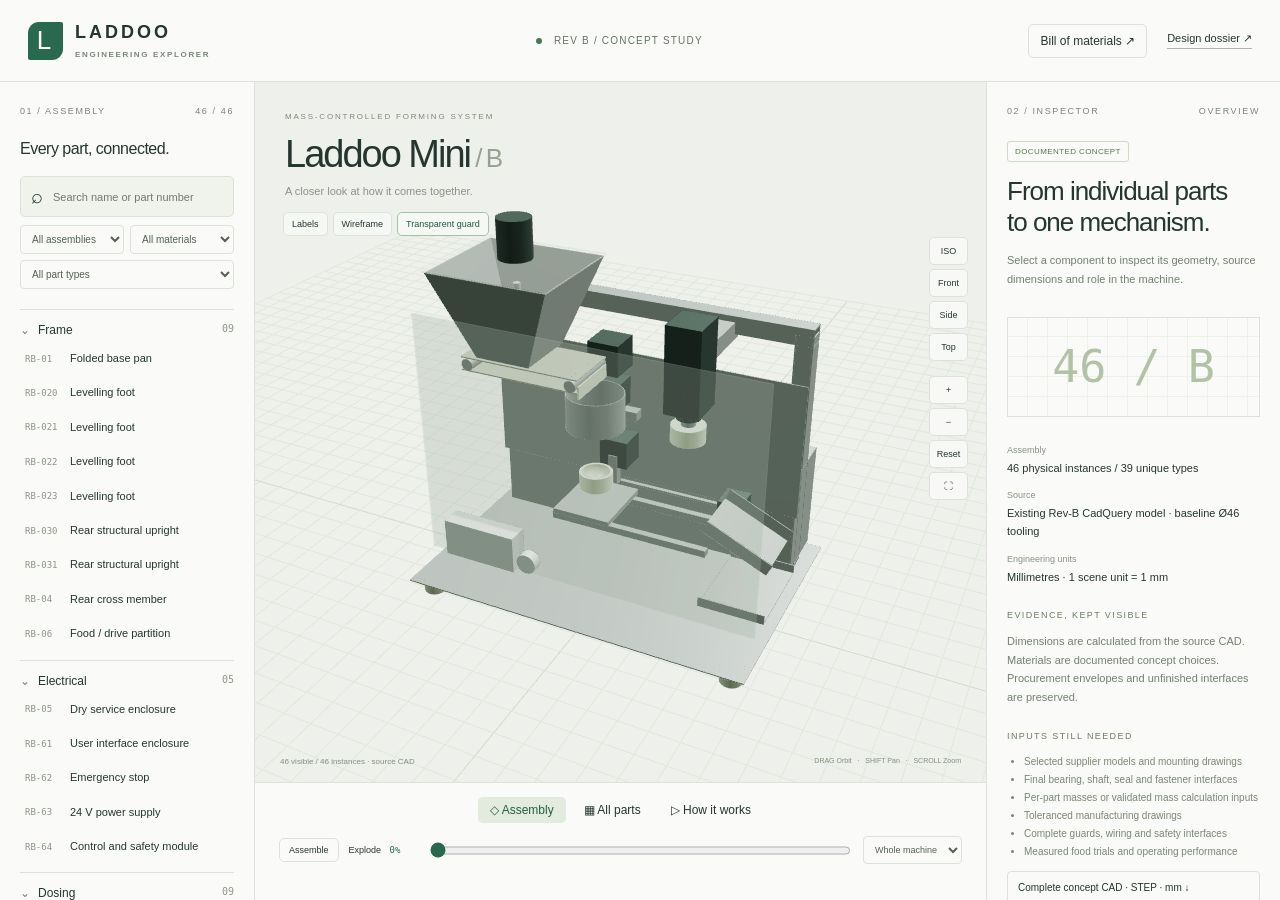
==== rev_b/explorer/index.html @ c498702f "Add Laddoo CAD project and publishable engineering explorer" ====
<!doctype html>
<html lang="en"><head><meta charset="utf-8"><meta name="viewport" content="width=device-width,initial-scale=1"><meta name="theme-color" content="#eef0ec"><title>Laddoo / Engineering explorer</title><link rel="stylesheet" href="style.css"></head>
<body>
<header><a class="brand" href="./"><span class="mark">L</span><span>LADDOO<span class="subbrand">ENGINEERING EXPLORER</span></span></a><span class="revision"><i></i> REV B <span> / CONCEPT STUDY</span></span><div class="header-actions"><button id="bomOpen">Bill of materials <span>↗</span></button><a href="../output/DESIGN.md" target="_blank">Design dossier ↗</a></div></header>
<div class="mobile-nav"><button id="treeToggle" aria-expanded="false">Components</button><button id="infoToggle" aria-expanded="false">Inspector</button></div>
<div class="workspace">
<aside class="tree-panel" id="left"><div class="panel-heading"><span>01 / ASSEMBLY</span><span id="partCount">—</span></div><h2>Every part, connected.</h2><label class="search"><span>⌕</span><input id="search" type="search" placeholder="Search name or part number" aria-label="Search components"></label><div class="filters"><select id="assemblyFilter" aria-label="Filter by assembly"><option value="">All assemblies</option></select><select id="materialFilter" aria-label="Filter by material"><option value="">All materials</option></select><select id="typeFilter" aria-label="Filter by part type"><option value="">All part types</option></select></div><div class="tree" id="tree"></div><div class="source-note"><span class="dot"></span><div>Original Rev-B geometry<small>46 modeled instances · millimetres<br>Concept CAD, not a fabrication release.</small></div></div></aside>
<main id="stage"><div class="stage-title"><div class="eyebrow">MASS-CONTROLLED FORMING SYSTEM</div><h1>Laddoo Mini<span> / B</span></h1><p id="viewSubtitle">A closer look at how it comes together.</p></div><div id="loading" role="status">Preparing 46 CAD components…</div><canvas id="viewport" aria-label="Interactive machine model. Drag to orbit, shift-drag to pan, scroll to zoom." tabindex="0"></canvas><div id="labels"></div><div class="view-tools"><button data-view="iso" aria-label="Isometric view" title="Isometric">ISO</button><button data-view="front">Front</button><button data-view="side">Side</button><button data-view="top">Top</button><span></span><button id="zoomIn" aria-label="Zoom in">+</button><button id="zoomOut" aria-label="Zoom out">−</button><button id="reset">Reset</button><button id="fullscreen" aria-label="Toggle fullscreen">⛶</button></div><div class="display-tools"><button id="labelsToggle" aria-pressed="false">Labels</button><button id="wireToggle" aria-pressed="false">Wireframe</button><button id="guardToggle" aria-pressed="true">Transparent guard</button></div><div id="gridCaption" hidden>Physical instances · same scale · select a label or solid to inspect</div><div id="process" hidden><div class="eyebrow">ILLUSTRATIVE MOTION · NOT A PHYSICAL SIMULATION</div><h3 id="stepTitle"></h3><p id="stepText"></p><div><button id="prevStep" aria-label="Previous process step">←</button><button id="play">Play sequence</button><button id="nextStep" aria-label="Next process step">→</button><span id="stepCount"></span></div></div><div class="stage-foot"><span id="sceneStatus" role="status">46 components · source CAD</span><span>DRAG Orbit &nbsp; · &nbsp; SHIFT Pan &nbsp; · &nbsp; SCROLL Zoom</span></div><section class="assembly-controls"><nav aria-label="View modes"><button data-mode="assembly" class="active">◇ <span>Assembly</span></button><button data-mode="parts">▦ <span>All parts</span></button><button data-mode="process">▷ <span>How it works</span></button></nav><div class="explode-row"><button id="assemble">Assemble</button><label for="explode">Explode <output id="explodeValue">0%</output></label><input id="explode" type="range" min="0" max="100" value="0"><select id="scope" aria-label="Explosion scope"><option value="all">Whole machine</option></select></div></section></main>
<aside class="inspector" id="right"><div class="panel-heading"><span>02 / INSPECTOR</span><span id="selectedBadge">OVERVIEW</span></div><div id="inspectorBody"></div></aside>
</div>
<dialog id="bom"><div class="dialog-head"><div><div class="eyebrow">REV B / MILLIMETRES</div><h2>Bill of materials</h2></div><button id="bomClose" aria-label="Close bill of materials">×</button></div><div class="bom-controls"><input id="bomSearch" type="search" placeholder="Search bill of materials" aria-label="Search bill of materials"><label><input id="uniqueTypes" type="checkbox"> Group repeated types</label><button id="exportBom">Export CSV ↓</button></div><p class="muted">Select a row to inspect its physical instance. Grouping uses matching source names, materials and dimensions.</p><div class="table-wrap"><table><thead><tr><th>Part number</th><th>Component</th><th>Assembly</th><th>Qty</th><th>Material</th><th>CAD bounds · mm</th></tr></thead><tbody id="bomRows"></tbody></table></div></dialog>
<script src="../output/three.min.js"></script><script src="../output/parts.js"></script><script src="catalog.js"></script><script src="transforms.js"></script><script src="app.js"></script>
</body></html>
---- rev_b/explorer/style.css ----
:root{font-family:Arial,Helvetica,sans-serif;color:#24362f;background:#eef0ec;font-synthesis:none;--accent:#28694f;--line:#dce1da;--muted:#778178}*{box-sizing:border-box}body{margin:0}button,input,select,a{font:inherit}button,a,input,select{-webkit-tap-highlight-color:transparent}button,a{color:inherit}button{cursor:pointer;border:1px solid var(--line);background:#fafbf8;border-radius:5px;padding:9px 11px;font-size:12px}button:hover{background:#e5ece3;border-color:#a5b6a7}button.active,button[aria-pressed=true]{background:#dceadd;color:#20573e;border-color:#a4c0a8}button:disabled{opacity:.45;cursor:not-allowed}button:focus-visible,a:focus-visible,input:focus-visible,select:focus-visible,summary:focus-visible{outline:2px solid var(--accent);outline-offset:3px}a{text-decoration:none}header{height:82px;display:flex;align-items:center;justify-content:space-between;padding:0 28px;border-bottom:1px solid var(--line);background:#fafbf8;gap:20px}.brand{display:flex;align-items:center;gap:12px;letter-spacing:3px;font-size:18px;font-weight:600}.mark{display:grid;place-items:center;width:35px;height:38px;background:#28694f;color:white;border-radius:11px 2px 11px 2px;font-size:26px;font-weight:400}.subbrand{display:block;font-size:8px;color:#7b867b;letter-spacing:1.65px;margin-top:7px}.revision{font-size:10px;letter-spacing:1.2px;color:#657165}.revision i,.dot{display:inline-block;width:6px;height:6px;background:#477954;border-radius:50%;margin-right:8px}.header-actions{display:flex;align-items:center;gap:20px;font-size:11px}.header-actions a{border-bottom:1px solid #abb5a9;padding-bottom:3px}.workspace{display:grid;grid-template-columns:255px minmax(0,1fr) 294px;height:calc(100dvh - 82px);min-height:570px}.tree-panel,.inspector{background:#fafbf8;padding:24px 20px;overflow-y:auto}.tree-panel{border-right:1px solid var(--line);display:flex;flex-direction:column}.inspector{border-left:1px solid var(--line)}.panel-heading{display:flex;justify-content:space-between;font-size:9px;letter-spacing:1.6px;color:#7b857b;margin-bottom:24px}.tree-panel h2{font-size:16px;letter-spacing:-.5px;font-weight:500;margin:0 0 18px}.search{display:flex;gap:8px;align-items:center;background:#f0f2ec;border:1px solid var(--line);padding:8px 10px;border-radius:5px}.search span{font-size:20px}.search input{width:100%;border:0;outline:0;background:transparent;font-size:11px;min-width:0}select{border:1px solid var(--line);border-radius:4px;background:#fafbf8;color:#526151;padding:7px;font-size:10px;max-width:100%}.filters{display:grid;grid-template-columns:1fr 1fr;gap:6px;margin:8px 0 20px}.filters select:last-child{grid-column:1/-1}.tree{flex:1}.tree details{border-top:1px solid var(--line);padding:10px 0}.tree summary{cursor:pointer;font-size:12px;list-style:none;display:flex;justify-content:space-between;padding:3px 0}.tree summary:before{content:'⌄';margin-right:8px;color:#75846e}.tree summary span{margin-left:auto;color:#8c958b;font:10px monospace}.part-button{display:flex;align-items:center;text-align:left;width:100%;gap:8px;border:0;background:transparent;padding:8px 5px;margin-top:3px;font-size:11px;line-height:1.4}.part-button small{font:9px monospace;color:#8a9586;flex:0 0 37px}.part-button[aria-pressed=true]{background:#e0ebdc;border-left:2px solid #377151}.part-button.hidden-part{opacity:.45}.source-note{display:flex;border-top:1px solid var(--line);margin-top:20px;padding-top:16px;font-size:10px;line-height:1.6}.source-note .dot{flex-shrink:0;margin-top:4px}.source-note small{font-size:9px;display:block;color:#8a9286;margin-top:4px}#stage{position:relative;min-width:0;overflow:hidden;background:#eef0ec}#viewport{width:100%;height:calc(100% - 118px);display:block;touch-action:none}.stage-title{position:absolute;left:30px;top:28px;pointer-events:none;z-index:1}.eyebrow{font-size:8px;letter-spacing:1.8px;color:#7d887a;line-height:1.7}h1{font-size:38px;font-weight:400;letter-spacing:-2px;margin:9px 0}h1 span{color:#96a28f;font-size:26px}.stage-title p{font-size:11px;color:#8b9387;margin:0}.view-tools{position:absolute;top:155px;right:18px;display:flex;flex-direction:column;gap:4px}.view-tools button{font-size:9px;background:#fafbf8db;min-width:39px;padding:8px 6px}.view-tools span{height:7px}.display-tools{position:absolute;left:28px;top:130px;display:flex;gap:5px}.display-tools button{font-size:9px;padding:6px 8px;background:#fafbf8b5}.stage-foot{position:absolute;bottom:134px;left:25px;right:25px;display:flex;justify-content:space-between;gap:12px;font-size:8px;color:#81907c}.stage-foot span:last-child{font-size:7px}.assembly-controls{position:absolute;bottom:0;left:0;right:0;height:118px;background:#fafbf8f5;border-top:1px solid var(--line);padding:14px 24px}.assembly-controls nav{display:flex;gap:6px;justify-content:center;margin-bottom:13px}.assembly-controls nav button{border:0;background:transparent;padding:6px 12px;font-size:12px}.assembly-controls nav button.active{background:#e2ebdd;color:#275e44}.explode-row{display:flex;align-items:center;gap:10px;font-size:10px}.explode-row label{white-space:nowrap;font-size:9px}.explode-row output{display:inline-block;min-width:28px;color:var(--accent);font-family:monospace;margin-left:6px}.explode-row button{font-size:9px;padding:6px 9px}.explode-row input{min-width:40px;flex:1;accent-color:var(--accent);height:15px}.explode-row select{max-width:125px;font-size:9px}.inspector h2{font-size:26px;line-height:1.18;letter-spacing:-1px;font-weight:400;margin:14px 0}.inspector p{font-size:11px;line-height:1.7;color:#73806f}.badge{display:inline-block;border:1px solid #cddbc6;color:#58744c;font-size:8px;padding:5px 7px;border-radius:3px;letter-spacing:.4px}.inspector .overview-art{margin:28px 0;height:100px;display:flex;align-items:center;justify-content:center;border:1px solid var(--line);background:repeating-linear-gradient(0deg,transparent,transparent 19px,#e3e8dc 20px),repeating-linear-gradient(90deg,transparent,transparent 19px,#e3e8dc 20px);font:45px monospace;color:#b1c2a5}.inspector h3{font-size:9px;text-transform:uppercase;letter-spacing:1.4px;margin:24px 0 12px;font-weight:400;color:#6d7c64}.inspector dl{margin:12px 0}.inspector dt{font-size:9px;color:#8a9384;margin:13px 0 5px}.inspector dd{font-size:11px;margin:0;line-height:1.6;overflow-wrap:anywhere}.inspector .actions{display:flex;flex-wrap:wrap;gap:5px;margin-top:16px}.inspector .actions button{font-size:10px;padding:7px}.inspector details{border-top:1px solid var(--line);padding:13px 0;font-size:11px}.inspector summary{cursor:pointer}.download{display:block;border:1px solid var(--line);padding:10px;margin-top:7px;font-size:10px;border-radius:4px}.download:hover{background:#e3ecdF}.muted{color:#84907c;font-size:10px;line-height:1.6}.inspector ul{padding-left:17px;font-size:10px;line-height:1.8;color:#7b8674}.dimension-value{font:17px monospace;color:#2e6243}.dimension-note{font-size:9px;color:#85907b;line-height:1.6}.inspector input[type=range]{width:100%;accent-color:var(--accent)}#labels{position:absolute;inset:0 0 118px;pointer-events:none;overflow:hidden}.model-label{position:absolute;transform:translate(-50%,-50%);font:9px Arial;padding:5px 7px;white-space:nowrap;background:#fafbf8ee;border:1px solid #c9d5c2;box-shadow:0 2px 6px #273a2410;pointer-events:auto;max-width:210px;overflow:hidden;text-overflow:ellipsis}.model-label.active{background:#28694f;color:white;border-color:#28694f}.dim-label{position:absolute;transform:translate(-50%,-50%);font:10px monospace;padding:3px 5px;background:#f7faf0eF;color:#28694f;white-space:nowrap}#loading{position:absolute;top:48%;left:10%;right:10%;text-align:center;background:#fafbf8;padding:16px;z-index:5;border:1px solid var(--line);font-size:12px}#process{position:absolute;left:24px;bottom:170px;max-width:320px;right:65px;padding:16px;background:#fafbf8ed;border:1px solid #d4dfcc;border-radius:5px}#process h3{font-size:18px;margin:6px 0;font-weight:400}#process p{font-size:10px;line-height:1.6;color:#6c7e63}#process>div:last-child{display:flex;align-items:center;gap:6px}#process button{font-size:10px}#stepCount{margin-left:auto;font:9px monospace}#gridCaption{position:absolute;top:175px;left:28px;font-size:9px;color:#75856a}.mobile-nav{display:none}dialog{width:min(1100px,94vw);max-height:86dvh;border:1px solid #cdd9c7;border-radius:10px;background:#fafbf8;padding:26px;color:#24362f}dialog::backdrop{background:#1e2f2660;backdrop-filter:blur(5px)}.dialog-head{display:flex;align-items:center;justify-content:space-between}.dialog-head h2{font-weight:400;font-size:28px;margin:5px 0 20px}.dialog-head button{font-size:20px}.bom-controls{display:flex;gap:16px;align-items:center;flex-wrap:wrap;font-size:11px}.bom-controls>input{padding:10px;border:1px solid var(--line);border-radius:4px;flex:1;min-width:160px}.table-wrap{overflow:auto;max-height:55dvh}table{width:100%;border-collapse:collapse;text-align:left;font-size:11px}th{font-size:9px;color:#7d8a76;position:sticky;top:0;background:#edf2e8}td,th{padding:11px 9px;border-bottom:1px solid var(--line)}td button{padding:5px;font:10px monospace}tr.selected{background:#e0ebd9}.empty{font-size:11px;padding:20px 0;color:#7c8775}@media(min-width:1600px){.workspace{grid-template-columns:280px minmax(0,1fr) 320px}.tree-panel,.inspector{padding:28px}.stage-title{left:40px;top:38px}h1{font-size:46px}}@media(max-width:1100px){.workspace{grid-template-columns:210px minmax(0,1fr) 245px}.tree-panel,.inspector{padding:20px 14px}.header-actions{gap:10px}.revision span{display:none}.stage-foot span:last-child{display:none}.stage-title{left:20px}h1{font-size:31px}.display-tools{left:20px;gap:3px}.display-tools button{font-size:8px}.assembly-controls{padding:14px}.explode-row{gap:6px}.explode-row select{max-width:95px}.view-tools{right:10px}}@media(max-width:800px){header{height:65px;padding:0 16px;gap:10px}.brand{font-size:14px}.subbrand{font-size:6px}.mark{height:32px;width:29px}.revision{font-size:8px}.header-actions a{display:none}.header-actions button{font-size:9px}.mobile-nav{display:flex;height:39px;background:#fafbf8;border-bottom:1px solid var(--line);justify-content:space-between;padding:4px 14px}.mobile-nav button{font-size:10px;padding:4px 12px}.workspace{height:calc(100dvh - 104px);min-height:490px;display:block;position:relative}#stage{height:100%}.tree-panel,.inspector{display:none;position:absolute;top:0;bottom:0;width:min(310px,85vw);z-index:10;box-shadow:0 12px 30px #21332430}.tree-panel.open{display:flex}.inspector.open{display:block;right:0}.stage-title{top:18px;left:20px}.eyebrow{font-size:7px}h1{font-size:32px}.stage-title p{font-size:10px}.display-tools{top:113px}.view-tools{top:154px}.assembly-controls{height:120px;padding:12px}.assembly-controls nav button{font-size:11px;padding:7px 10px}.explode-row{flex-wrap:wrap;gap:6px}.explode-row select{max-width:103px}.explode-row label{font-size:8px}.stage-foot{left:16px;bottom:135px}#process{left:16px;bottom:164px;max-width:270px;padding:12px}#process h3{font-size:16px}#gridCaption{top:144px;font-size:8px;max-width:250px}dialog{padding:15px}.bom-controls{gap:8px}#viewport{height:calc(100% - 120px)}}@media(prefers-reduced-motion:reduce){*{scroll-behavior:auto}}
.filters{grid-template-columns:minmax(0,1fr) minmax(0,1fr)}.filters select{width:100%;min-width:0}.tree-panel{scrollbar-width:thin}.inspector{scrollbar-width:thin}
#partsGallery{position:absolute;inset:190px 16px 122px;z-index:3;overflow:auto;background:#eef0ec;display:grid;grid-template-columns:repeat(auto-fill,minmax(165px,1fr));align-content:start;gap:10px;padding:0 4px 20px;scrollbar-width:thin}#partsGallery[hidden]{display:none}.part-tile{text-align:left;padding:12px;border:1px solid #dce3d6;background:#f8faf5;border-radius:6px;display:flex;flex-direction:column;min-width:0}.part-tile img{width:100%;height:115px;object-fit:contain}.tile-id{font:9px monospace;display:flex;justify-content:space-between;gap:6px}.tile-id small{font:8px Arial;color:#8a9780}.part-tile strong{font-size:11px;font-weight:500;line-height:1.5;margin-bottom:7px}.part-tile>span:not(.tile-id){font:9px monospace;color:#657d5a}.part-tile>small{font-size:8px;color:#8b9782;margin-top:7px}@media(max-width:800px){#partsGallery{inset:168px 12px 122px;grid-template-columns:repeat(2,minmax(0,1fr));gap:8px}.part-tile{padding:9px}.part-tile img{height:85px}.tile-id{font-size:8px}.tile-id small{font-size:7px}}
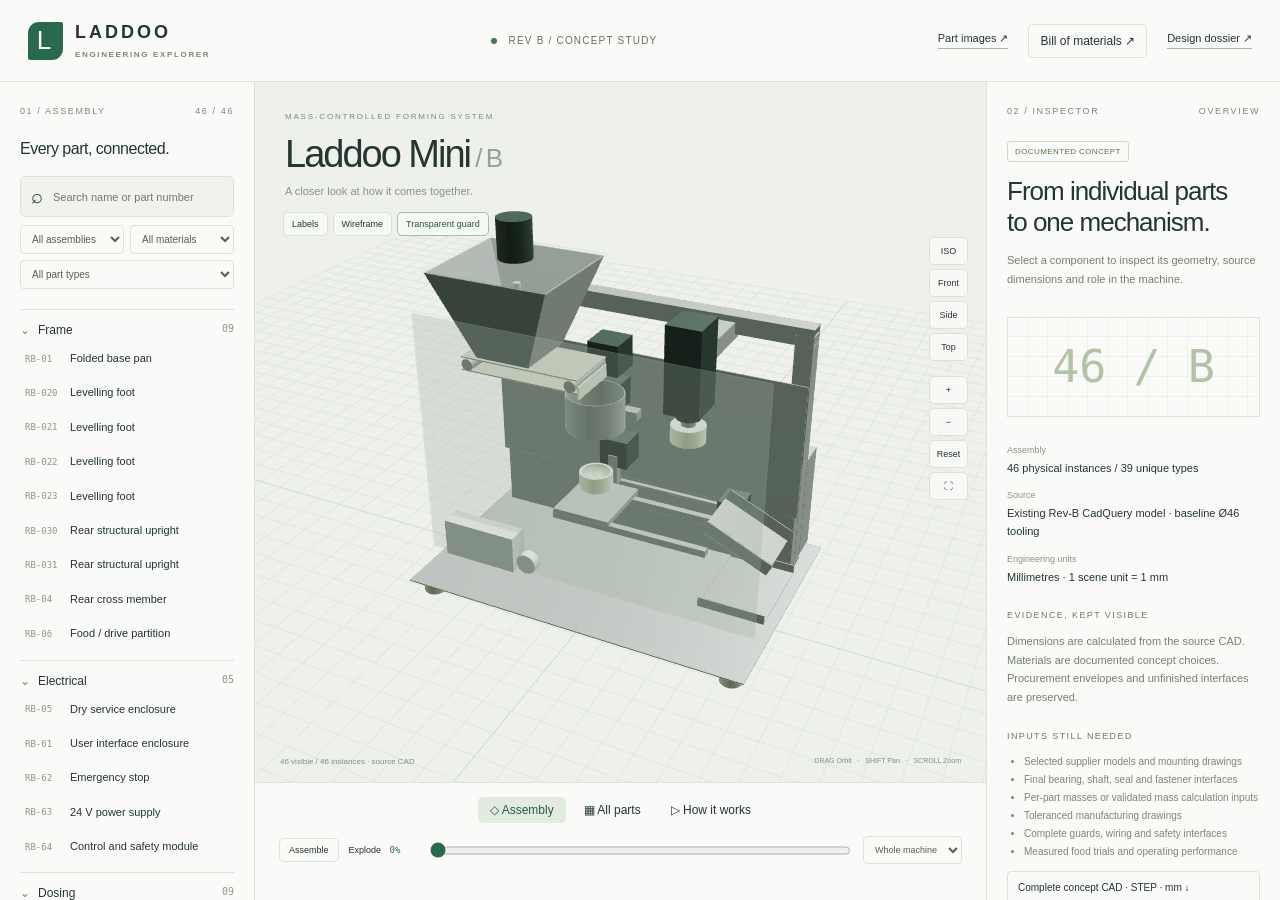
==== commit 6e7642b9: "Add individual component image gallery and proposed hardware illustrations" ====
--- a/rev_b/explorer/index.html
+++ b/rev_b/explorer/index.html
@@ -1,7 +1,7 @@
 <!doctype html>
 <html lang="en"><head><meta charset="utf-8"><meta name="viewport" content="width=device-width,initial-scale=1"><meta name="theme-color" content="#eef0ec"><title>Laddoo / Engineering explorer</title><link rel="stylesheet" href="style.css"></head>
 <body>
-<header><a class="brand" href="./"><span class="mark">L</span><span>LADDOO<span class="subbrand">ENGINEERING EXPLORER</span></span></a><span class="revision"><i></i> REV B <span> / CONCEPT STUDY</span></span><div class="header-actions"><button id="bomOpen">Bill of materials <span>↗</span></button><a href="../output/DESIGN.md" target="_blank">Design dossier ↗</a></div></header>
+<header><a class="brand" href="./"><span class="mark">L</span><span>LADDOO<span class="subbrand">ENGINEERING EXPLORER</span></span></a><span class="revision"><i></i> REV B <span> / CONCEPT STUDY</span></span><div class="header-actions"><a href="../part_images/">Part images ↗</a><button id="bomOpen">Bill of materials <span>↗</span></button><a href="../output/DESIGN.md" target="_blank">Design dossier ↗</a></div></header>
 <div class="mobile-nav"><button id="treeToggle" aria-expanded="false">Components</button><button id="infoToggle" aria-expanded="false">Inspector</button></div>
 <div class="workspace">
 <aside class="tree-panel" id="left"><div class="panel-heading"><span>01 / ASSEMBLY</span><span id="partCount">—</span></div><h2>Every part, connected.</h2><label class="search"><span>⌕</span><input id="search" type="search" placeholder="Search name or part number" aria-label="Search components"></label><div class="filters"><select id="assemblyFilter" aria-label="Filter by assembly"><option value="">All assemblies</option></select><select id="materialFilter" aria-label="Filter by material"><option value="">All materials</option></select><select id="typeFilter" aria-label="Filter by part type"><option value="">All part types</option></select></div><div class="tree" id="tree"></div><div class="source-note"><span class="dot"></span><div>Original Rev-B geometry<small>46 modeled instances · millimetres<br>Concept CAD, not a fabrication release.</small></div></div></aside>
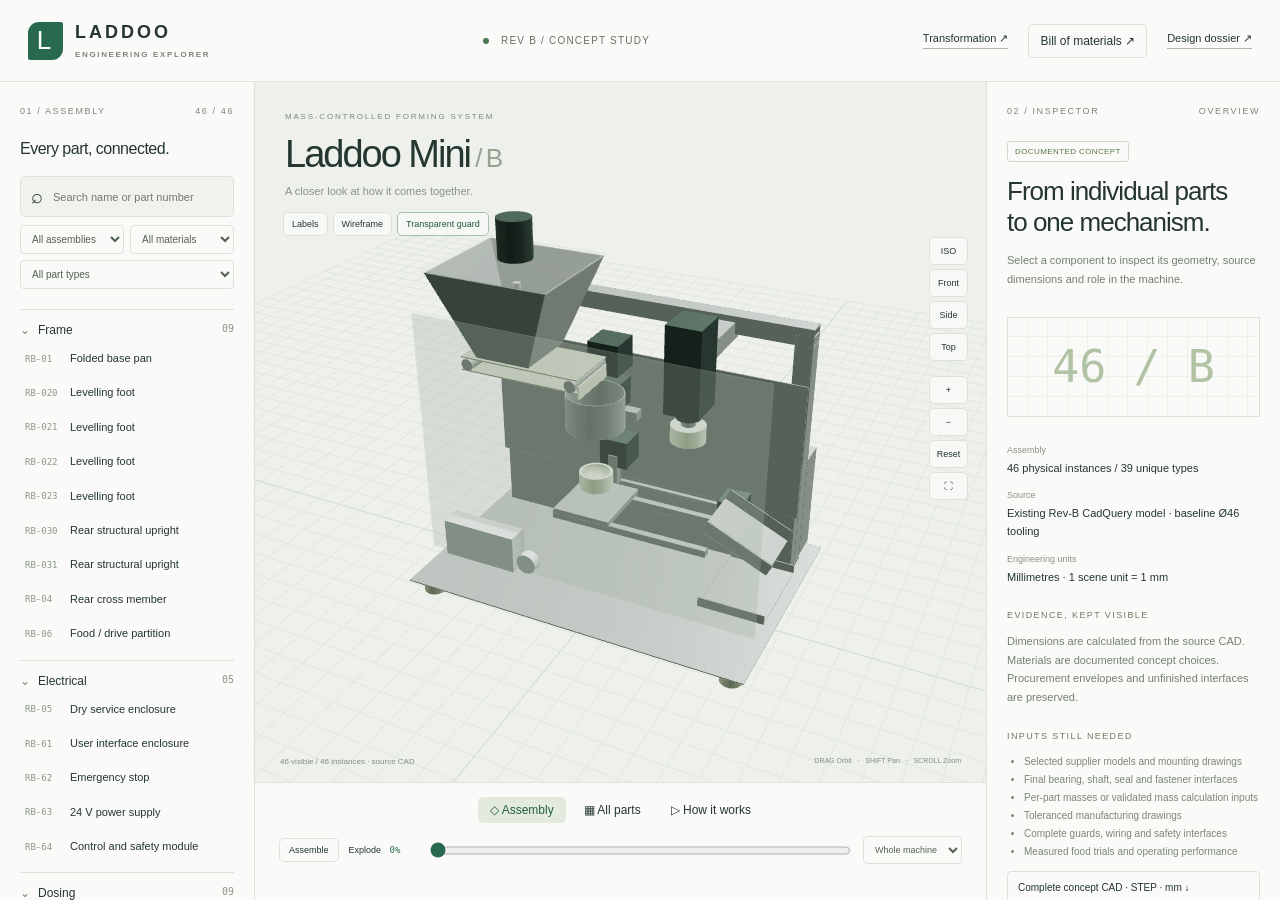
==== commit cbf33315: "Build transformation studio with animated assembly and rendered film" ====
--- a/rev_b/explorer/index.html
+++ b/rev_b/explorer/index.html
@@ -1,7 +1,7 @@
 <!doctype html>
 <html lang="en"><head><meta charset="utf-8"><meta name="viewport" content="width=device-width,initial-scale=1"><meta name="theme-color" content="#eef0ec"><title>Laddoo / Engineering explorer</title><link rel="stylesheet" href="style.css"></head>
 <body>
-<header><a class="brand" href="./"><span class="mark">L</span><span>LADDOO<span class="subbrand">ENGINEERING EXPLORER</span></span></a><span class="revision"><i></i> REV B <span> / CONCEPT STUDY</span></span><div class="header-actions"><a href="../part_images/">Part images ↗</a><button id="bomOpen">Bill of materials <span>↗</span></button><a href="../output/DESIGN.md" target="_blank">Design dossier ↗</a></div></header>
+<header><a class="brand" href="./"><span class="mark">L</span><span>LADDOO<span class="subbrand">ENGINEERING EXPLORER</span></span></a><span class="revision"><i></i> REV B <span> / CONCEPT STUDY</span></span><div class="header-actions"><a href="../transform/">Transformation ↗</a><button id="bomOpen">Bill of materials <span>↗</span></button><a href="../output/DESIGN.md" target="_blank">Design dossier ↗</a></div></header>
 <div class="mobile-nav"><button id="treeToggle" aria-expanded="false">Components</button><button id="infoToggle" aria-expanded="false">Inspector</button></div>
 <div class="workspace">
 <aside class="tree-panel" id="left"><div class="panel-heading"><span>01 / ASSEMBLY</span><span id="partCount">—</span></div><h2>Every part, connected.</h2><label class="search"><span>⌕</span><input id="search" type="search" placeholder="Search name or part number" aria-label="Search components"></label><div class="filters"><select id="assemblyFilter" aria-label="Filter by assembly"><option value="">All assemblies</option></select><select id="materialFilter" aria-label="Filter by material"><option value="">All materials</option></select><select id="typeFilter" aria-label="Filter by part type"><option value="">All part types</option></select></div><div class="tree" id="tree"></div><div class="source-note"><span class="dot"></span><div>Original Rev-B geometry<small>46 modeled instances · millimetres<br>Concept CAD, not a fabrication release.</small></div></div></aside>
